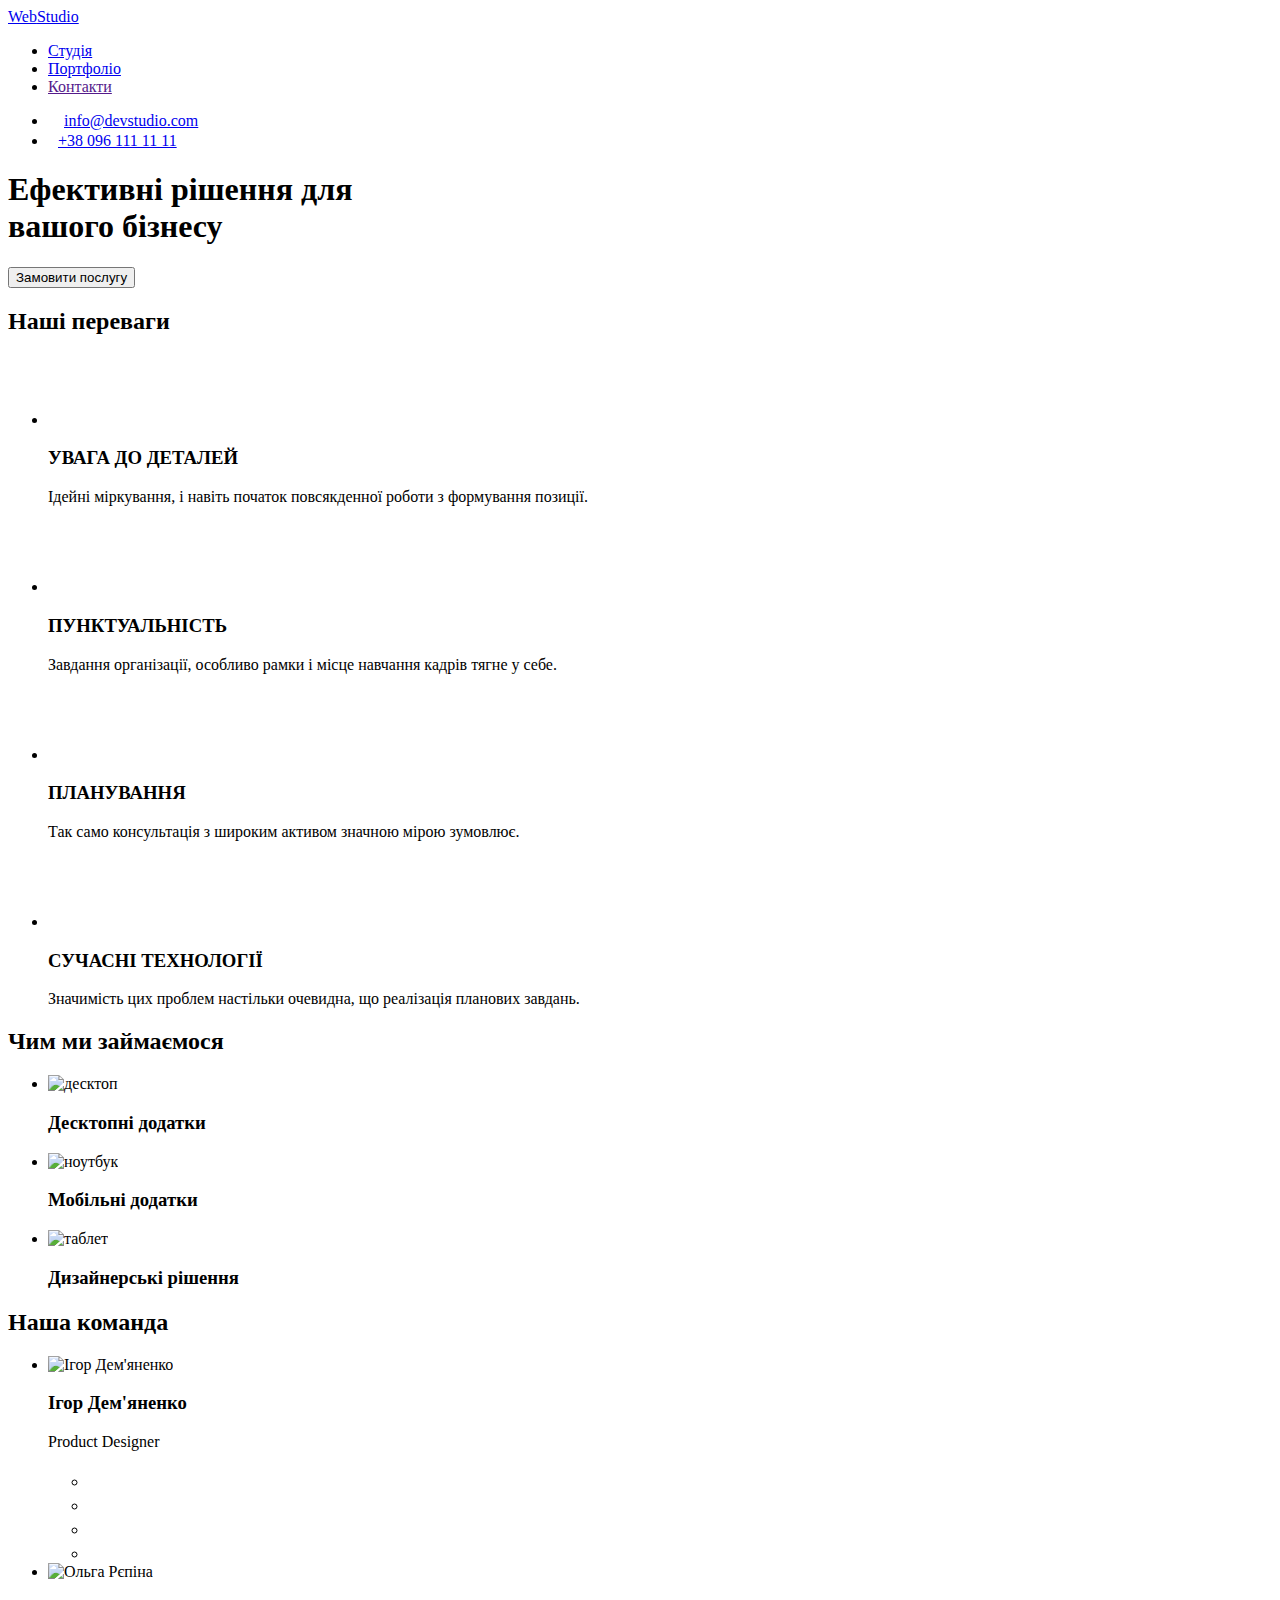
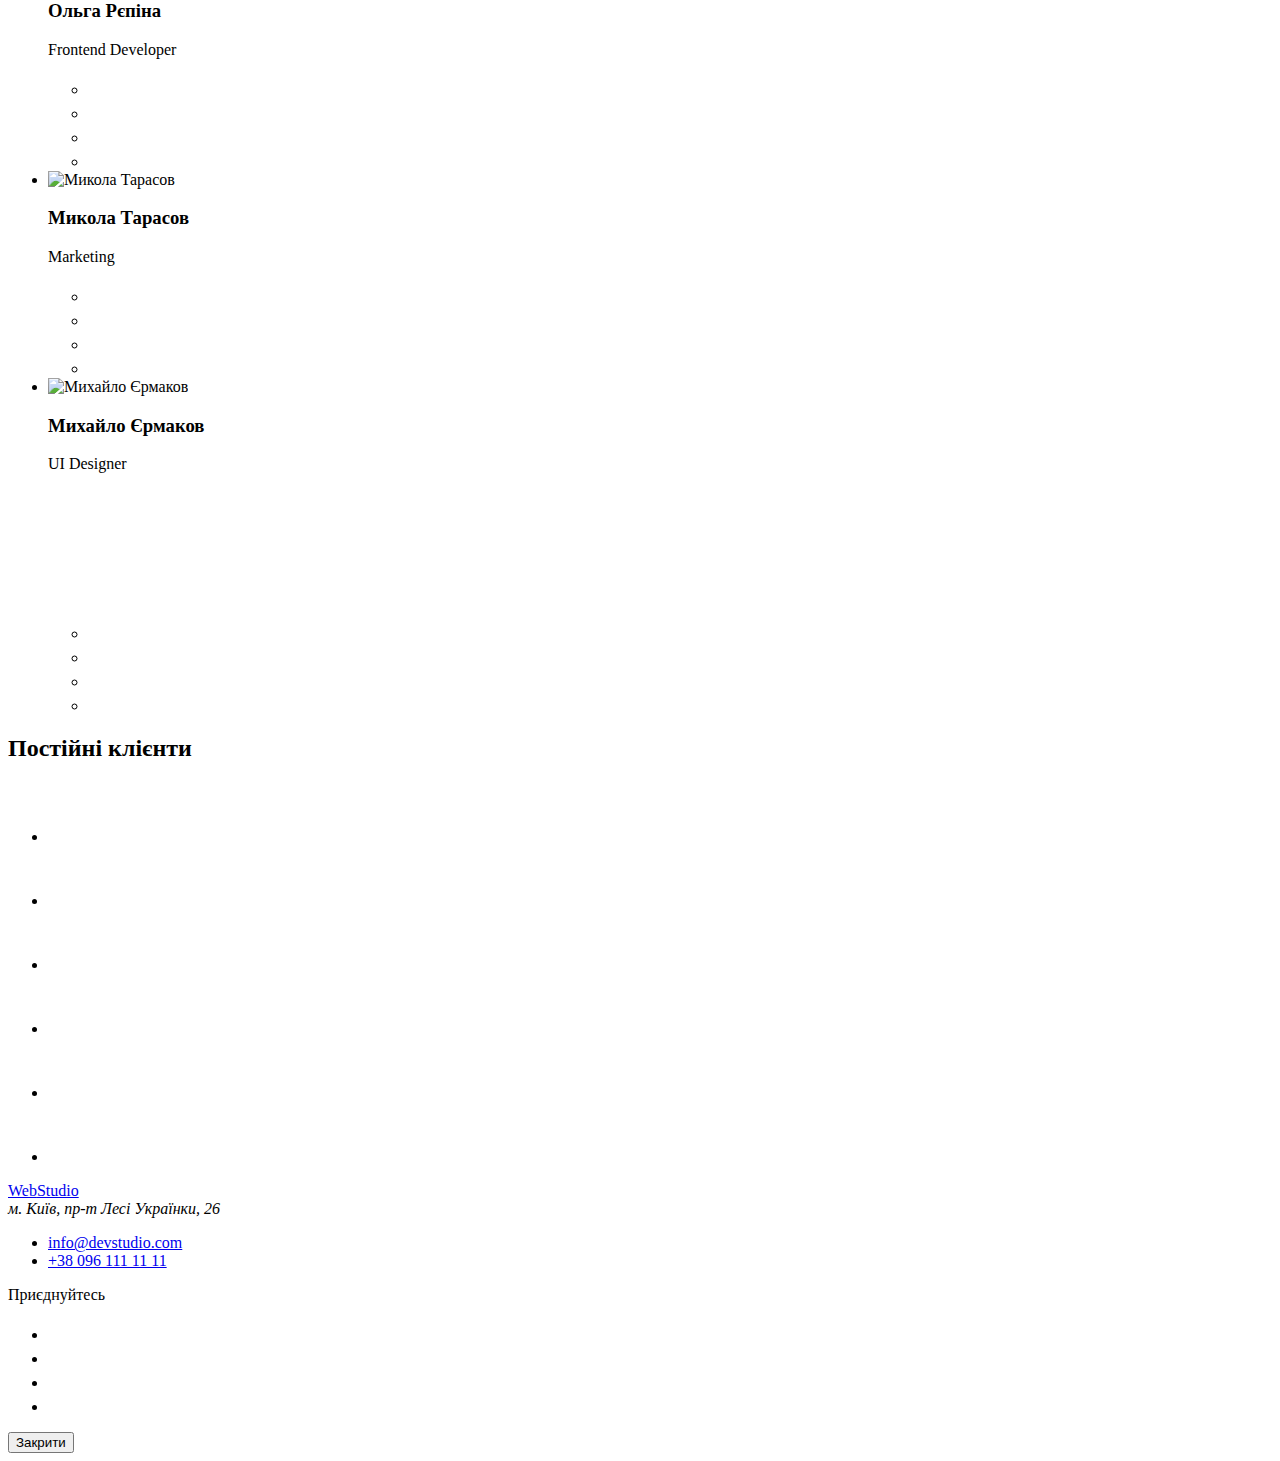
==== index.html @ 0969b0f7 "Added html markup" ====
<!DOCTYPE html>
<html lang="uk">
  <head>
    <meta charset="UTF-8" />
    <meta http-equiv="X-UA-Compatible" content="IE=edge" />
    <meta name="viewport" content="width=device-width, initial-scale=1.0" />
    <link
      href="https://fonts.googleapis.com/css2?family=Raleway:wght@700&family=Roboto:wght@400;500;700;900&display=swap"
      rel="stylesheet"
    />
    <link
      rel="stylesheet"
      href="https://cdnjs.cloudflare.com/ajax/libs/modern-normalize/1.1.0/modern-normalize.min.css"
      integrity="sha512-wpPYUAdjBVSE4KJnH1VR1HeZfpl1ub8YT/NKx4PuQ5NmX2tKuGu6U/JRp5y+Y8XG2tV+wKQpNHVUX03MfMFn9Q=="
      crossorigin="anonymous"
      referrerpolicy="no-referrer"
    />
    <link rel="stylesheet" href="./css/styles.css" />
    <title>Web Studio</title>
  </head>

  <body>
    <!--Header-->
    <header class="page-header">
      <div class="container main-nav">
        <nav class="site-nav">
          <a href="./" class="logo"><span>Web</span>Studio</a>

          <ul class="nav-list list">
            <li class="item"><a href="./index.html" class="link current">Студія</a></li>
            <li class="item"><a href="./portfolio.html" class="link">Портфоліо</a></li>
            <li class="item"><a href="" class="link">Контакти</a></li>
          </ul>
        </nav>

        <ul class="contact-nav list">
          <li class="item">
            <a href="mailto:info@devstudio.com" class="contact link"
              ><svg class="contact-icon" width="16" height="12">
                <use href="./images/symbol-defs.svg#envelope"></use></svg
              >info@devstudio.com</a
            >
          </li>
          <li class="item">
            <a href="tel:+380961111111" class="contact link"
              ><svg class="contact-icon" width="10" height="16">
                <use href="./images/symbol-defs.svg#smartphone"></use></svg
              >+38 096 111 11 11</a
            >
          </li>
        </ul>
      </div>
    </header>

    <main>
      <!-- Hero -->
      <section class="section hero">
        <div class="container">
          <h1 class="hero-title">
            Ефективні рішення для <br />
            вашого бізнесу
          </h1>
          <button type="button" class="btn primary" data-modal-open>Замовити послугу</button>
        </div>
      </section>

      <!--Feautures-->
      <section class="section">
        <!-- Прихований заголовок -->
        <h2 class="visually-hidden">Наші переваги</h2>
        <div class="container section-content">
          <ul class="features-list list">
            <li class="item">
              <div class="features-thumb">
                <svg class="features-icon" width="70" height="70">
                  <use href="./images/symbol-defs.svg#antenna"></use>
                </svg>
              </div>
              <h3 class="title">УВАГА ДО ДЕТАЛЕЙ</h3>
              <p>Ідейні міркування, і навіть початок повсякденної роботи з формування позиції.</p>
            </li>
            <li class="item">
              <div class="features-thumb">
                <svg class="features-icon" width="70" height="70">
                  <use href="./images/symbol-defs.svg#clock"></use>
                </svg>
              </div>
              <h3 class="title">ПУНКТУАЛЬНІСТЬ</h3>
              <p>Завдання організації, особливо рамки і місце навчання кадрів тягне у себе.</p>
            </li>
            <li class="item">
              <div class="features-thumb">
                <svg class="features-icon" width="70" height="70">
                  <use href="./images/symbol-defs.svg#diagram"></use>
                </svg>
              </div>
              <h3 class="title">ПЛАНУВАННЯ</h3>
              <p>Так само консультація з широким активом значною мірою зумовлює.</p>
            </li>
            <li class="item">
              <div class="features-thumb">
                <svg class="features-icon" width="70" height="70">
                  <use href="./images/symbol-defs.svg#astronaut"></use>
                </svg>
              </div>
              <h3 class="title">СУЧАСНІ ТЕХНОЛОГІЇ</h3>
              <p>Значимість цих проблем настільки очевидна, що реалізація планових завдань.</p>
            </li>
          </ul>
        </div>
      </section>

      <!--Gallery-->
      <section class="about section">
        <div class="container section-content">
          <h2 class="section-title">Чим ми займаємося</h2>
          <ul class="gallery-list list">
            <li class="item">
              <div class="gallery-thumb">
                <img src="./images/desktop.jpg" alt="десктоп" width="370" height="294" />
                <div class="gallery-item-title">
                  <h3 class="title">Десктопні додатки</h3>
                </div>
              </div>
            </li>
            <li class="item">
              <div class="gallery-thumb">
                <img src="./images/notebook.jpg" alt="ноутбук" width="370" height="294" />
                <div class="gallery-item-title">
                  <h3 class="title">Мобільні додатки</h3>
                </div>
              </div>
            </li>
            <li class="item">
              <div class="gallery-thumb">
                <img src="./images/tablet.jpg" alt="таблет" width="370" height="294" />
                <div class="gallery-item-title">
                  <h3 class="title">Дизайнерські рішення</h3>
                </div>
              </div>
            </li>
          </ul>
        </div>
      </section>

      <!--Team-->
      <section class="section team">
        <div class="container">
          <h2 class="section-title">Наша команда</h2>
          <ul class="team-list list">
            <li class="item">
              <img src="./images/ihor.jpg" alt="Ігор Дем'яненко" width="270" height="260" />
              <div class="team-card">
                <h3 class="title">Ігор Дем'яненко</h3>
                <p lang="en">Product Designer</p>
                <ul class="social-list list">
                  <li class="social-item">
                    <a href="./" class="social-link" aria-label="Посилання на Instagram">
                      <svg class="social-icon" width="20" height="20">
                        <use href="./images/symbol-defs.svg#instagram"></use>
                      </svg>
                    </a>
                  </li>
                  <li class="social-item">
                    <a href="./" class="social-link" aria-label="Посилання на Twitter">
                      <svg class="social-icon" width="20" height="20">
                        <use href="./images/symbol-defs.svg#twitter"></use>
                      </svg>
                    </a>
                  </li>
                  <li class="social-item">
                    <a href="./" class="social-link" aria-label="Посилання на Facebook">
                      <svg class="social-icon" width="20" height="20">
                        <use href="./images/symbol-defs.svg#facebook"></use>
                      </svg>
                    </a>
                  </li>
                  <li class="social-item">
                    <a href="./" class="social-link" aria-label="Посилання на Linkedin">
                      <svg class="social-icon" width="20" height="20">
                        <use href="./images/symbol-defs.svg#linkedin"></use>
                      </svg>
                    </a>
                  </li>
                </ul>
              </div>
            </li>
            <li class="item">
              <img src="./images/olha.jpg" alt="Ольга Рєпіна" width="270" height="260" />
              <div class="team-card">
                <h3 class="title">Ольга Рєпіна</h3>
                <p lang="en">Frontend Developer</p>
                <ul class="social-list list">
                  <li class="social-item">
                    <a href="./" class="social-link" aria-label="Посилання на Instagram">
                      <svg class="social-icon" width="20" height="20">
                        <use href="./images/symbol-defs.svg#instagram"></use>
                      </svg>
                    </a>
                  </li>
                  <li class="social-item">
                    <a href="./" class="social-link" aria-label="Посилання на Twitter">
                      <svg class="social-icon" width="20" height="20">
                        <use href="./images/symbol-defs.svg#twitter"></use>
                      </svg>
                    </a>
                  </li>
                  <li class="social-item">
                    <a href="./" class="social-link" aria-label="Посилання на Facebook">
                      <svg class="social-icon" width="20" height="20">
                        <use href="./images/symbol-defs.svg#facebook"></use>
                      </svg>
                    </a>
                  </li>
                  <li class="social-item">
                    <a href="./" class="social-link" aria-label="Посилання на Linkedin">
                      <svg class="social-icon" width="20" height="20">
                        <use href="./images/symbol-defs.svg#linkedin"></use>
                      </svg>
                    </a>
                  </li>
                </ul>
              </div>
            </li>
            <li class="item">
              <img src="./images/mykola.jpg" alt="Микола Тарасов" width="270" height="260" />
              <div class="team-card">
                <h3 class="title">Микола Тарасов</h3>
                <p lang="en">Marketing</p>
                <ul class="social-list list">
                  <li class="social-item">
                    <a href="./" class="social-link" aria-label="Посилання на Instagram">
                      <svg class="social-icon" width="20" height="20">
                        <use href="./images/symbol-defs.svg#instagram"></use>
                      </svg>
                    </a>
                  </li>
                  <li class="social-item">
                    <a href="./" class="social-link" aria-label="Посилання на Twitter">
                      <svg class="social-icon" width="20" height="20">
                        <use href="./images/symbol-defs.svg#twitter"></use>
                      </svg>
                    </a>
                  </li>
                  <li class="social-item">
                    <a href="./" class="social-link" aria-label="Посилання на Facebook">
                      <svg class="social-icon" width="20" height="20">
                        <use href="./images/symbol-defs.svg#facebook"></use>
                      </svg>
                    </a>
                  </li>
                  <li class="social-item">
                    <a href="./" class="social-link" aria-label="Посилання на Linkedin">
                      <svg class="social-icon" width="20" height="20">
                        <use href="./images/symbol-defs.svg#linkedin"></use>
                      </svg>
                    </a>
                  </li>
                </ul>
              </div>
            </li>
            <li class="item">
              <img src="./images/myhailo.jpg" alt="Михайло Єрмаков" width="270" height="260" />
              <div class="team-card">
                <h3 class="title">Михайло Єрмаков</h3>
                <p lang="en">UI Designer</p>
                <ul class="social-list list" width="20" height="20">
                  <li class="social-item">
                    <a href="./" class="social-link" aria-label="Посилання на Instagram">
                      <svg class="social-icon">
                        <use href="./images/symbol-defs.svg#instagram"></use>
                      </svg>
                    </a>
                  </li>
                  <li class="social-item">
                    <a href="./" class="social-link" aria-label="Посилання на Twitter">
                      <svg class="social-icon" width="20" height="20">
                        <use href="./images/symbol-defs.svg#twitter"></use>
                      </svg>
                    </a>
                  </li>
                  <li class="social-item">
                    <a href="./" class="social-link" aria-label="Посилання на Facebook">
                      <svg class="social-icon" width="20" height="20">
                        <use href="./images/symbol-defs.svg#facebook"></use>
                      </svg>
                    </a>
                  </li>
                  <li class="social-item">
                    <a href="./" class="social-link" aria-label="Посилання на Linkedin">
                      <svg class="social-icon" width="20" height="20">
                        <use href="./images/symbol-defs.svg#linkedin"></use>
                      </svg>
                    </a>
                  </li>
                </ul>
              </div>
            </li>
          </ul>
        </div>
      </section>

      <!--Partners-->
      <section class="section partner">
        <div class="container">
          <h2 class="section-title">Постійні клієнти</h2>
          <ul class="partner-list list">
            <li class="client-item">
              <a href="./" class="client-link">
                <svg class="client-icon" width="106" height="60">
                  <use href="./images/symbol-defs.svg#client1"></use>
                </svg>
              </a>
            </li>
            <li class="client-item">
              <a href="./" class="client-link">
                <svg class="client-icon" width="106" height="60">
                  <use href="./images/symbol-defs.svg#client2"></use>
                </svg>
              </a>
            </li>
            <li class="client-item">
              <a href="./" class="client-link">
                <svg class="client-icon" width="106" height="60">
                  <use href="./images/symbol-defs.svg#client3"></use>
                </svg>
              </a>
            </li>
            <li class="client-item">
              <a href="./" class="client-link">
                <svg class="client-icon" width="106" height="60">
                  <use href="./images/symbol-defs.svg#client4"></use>
                </svg>
              </a>
            </li>
            <li class="client-item">
              <a href="./" class="client-link">
                <svg class="client-icon" width="106" height="60">
                  <use href="./images/symbol-defs.svg#client5"></use>
                </svg>
              </a>
            </li>
            <li class="client-item">
              <a href="./" class="client-link">
                <svg class="client-icon" width="106" height="60">
                  <use href="./images/symbol-defs.svg#client6"></use>
                </svg>
              </a>
            </li>
          </ul>
        </div>
      </section>
    </main>

    <!--Footer-->
    <footer class="footer">
      <div class="container footer-nav">
        <div class="footer-address">
          <a href="/" class="footer-logo"><span>Web</span>Studio</a>
          <address class="address item">м. Київ, пр-т Лесі Українки, 26</address>

          <ul class="footer-contact list">
            <li class="item">
              <a href="mailto:info@devstudio.com" class="link">info@devstudio.com</a>
            </li>
            <li class="item"><a href="tel:+380961111111" class="link">+38 096 111 11 11</a></li>
          </ul>
        </div>
        <div class="footer-social">
          <p class="footer-title">Приєднуйтесь</p>
          <ul class="footer-list list">
            <li class="footer-item">
              <a href="./" class="footer-link" aria-label="Посилання на Instagram">
                <svg class="social-icon" width="20" height="20">
                  <use href="./images/symbol-defs.svg#instagram"></use>
                </svg>
              </a>
            </li>
            <li class="footer-item">
              <a href="./" class="footer-link" aria-label="Посилання на Twitter">
                <svg class="social-icon" width="20" height="20">
                  <use href="./images/symbol-defs.svg#twitter"></use>
                </svg>
              </a>
            </li>
            <li class="footer-item">
              <a href="./" class="footer-link" aria-label="Посилання на Facebook">
                <svg class="social-icon" width="20" height="20">
                  <use href="./images/symbol-defs.svg#facebook"></use>
                </svg>
              </a>
            </li>
            <li class="footer-item">
              <a href="./" class="footer-link" aria-label="Посилання на Linkedin">
                <svg class="social-icon" width="20" height="20">
                  <use href="./images/symbol-defs.svg#linkedin"></use>
                </svg>
              </a>
            </li>
          </ul>
        </div>
      </div>
    </footer>

    <div class="backdrop is-hidden" data-modal>
      <div class="modal">
        <button class="modal-button" type="button" data-modal-close>Закрити</button>
      </div>
    </div>
    <script src="./js/modal.js"></script>
  </body>
</html>
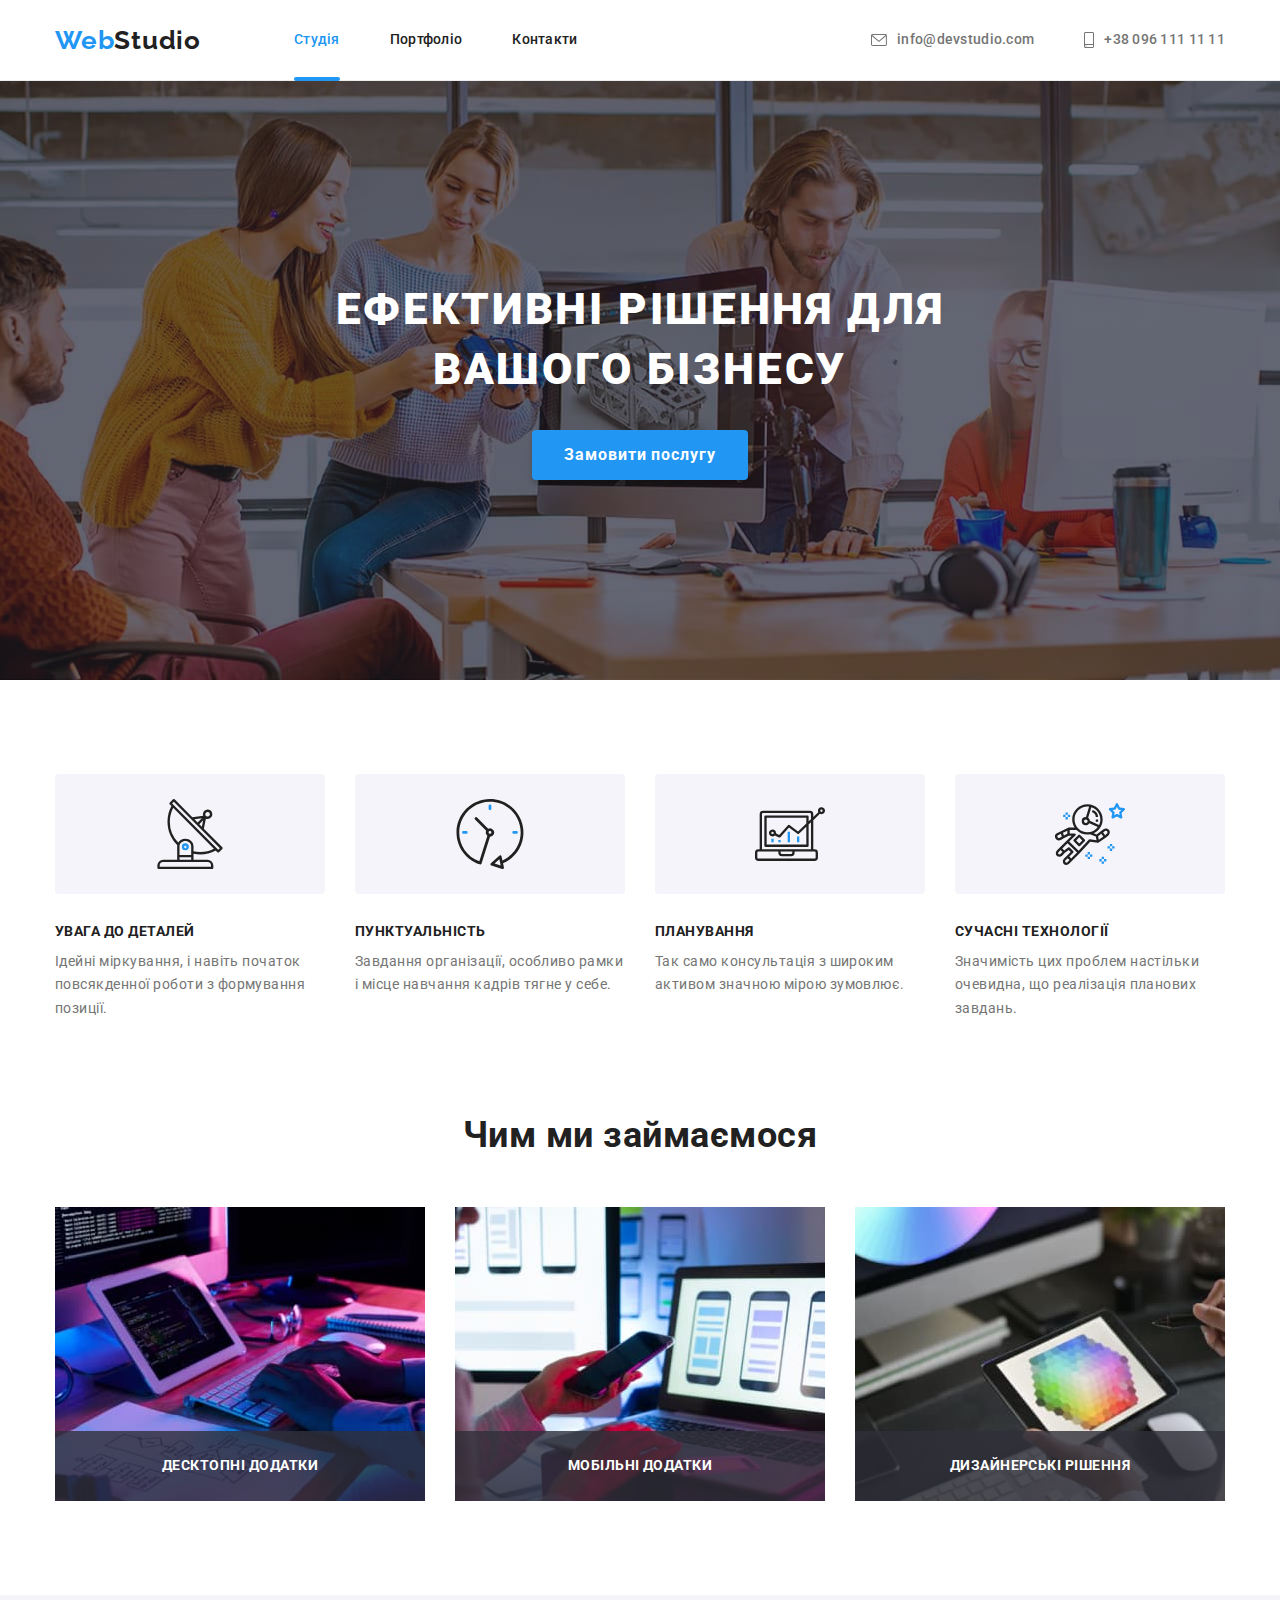
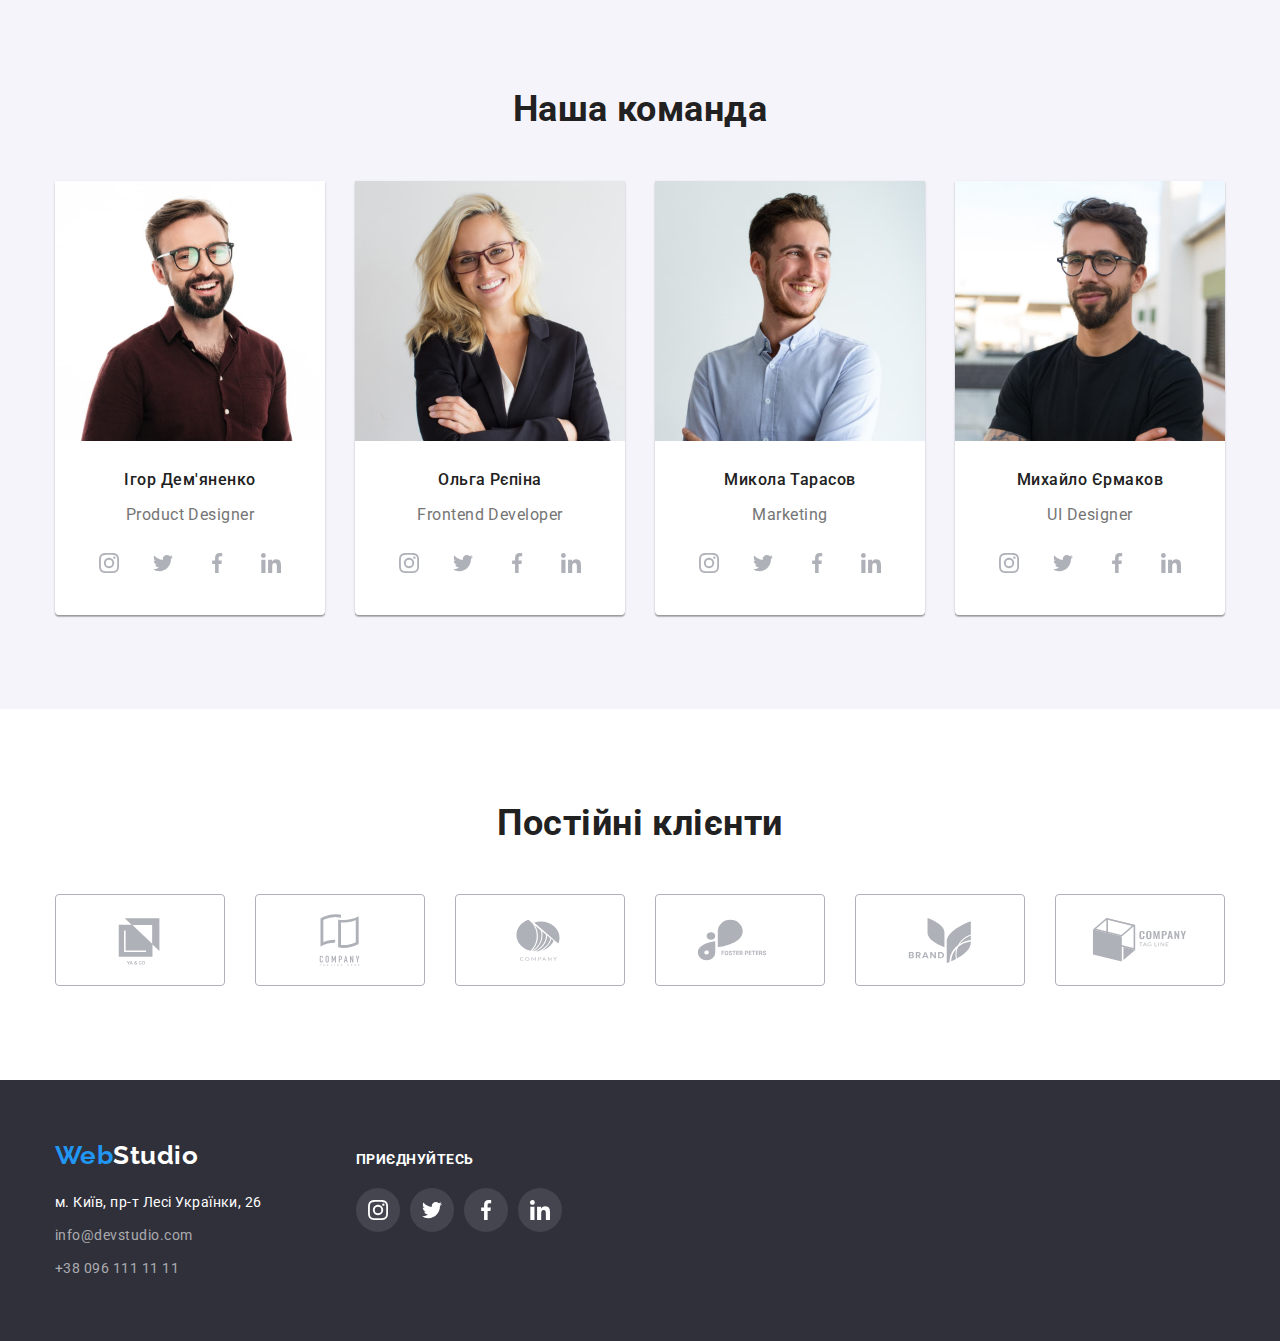
==== commit 1062249d: "Added close button icon for modal window" ====
--- a/index.html
+++ b/index.html
@@ -404,7 +404,11 @@
 
     <div class="backdrop is-hidden" data-modal>
       <div class="modal">
-        <button class="modal-button" type="button" data-modal-close>Закрити</button>
+        <button class="modal-button" type="button" data-modal-close>
+          <svg width="11" height="11">
+            <use href="./images/symbol-defs.svg#close"></use>
+          </svg>
+        </button>
       </div>
     </div>
     <script src="./js/modal.js"></script>
--- a/css/styles.css
+++ b/css/styles.css
@@ -0,0 +1,820 @@
+:root {
+  --primary-text-color: #757575;
+  --secondary-text-color: #ffffff;
+  --title-text-color: #212121;
+  --accent-color: #2196f3;
+  --primary-bg-color: #f5f5f5;
+  --secondary-bg-color: #f5f4fa;
+  --modal-bg-color: #ffffff;
+  --card-set-gap: 30px;
+  --titing-function: cubic-bezier(0.4, 0, 0.2, 1);
+}
+
+body {
+  margin: 0;
+  padding-top: 80px;
+  
+  color: var(--primary-text-color);
+  background-color: #fff;
+
+  font-family: roboto, sans-serif;
+  letter-spacing: 0.03em;
+}
+
+/* Utilities */
+
+*,
+*::before,
+*::after {
+  box-sizing: border-box;
+}
+
+img {
+  display: block;
+  max-width: 100%;
+  height: auto;
+}
+
+.list {
+  padding: 0;
+  margin: 0;
+  list-style: none;
+}
+
+.visually-hidden {
+  position: absolute;
+  white-space: nowrap;
+  width: 1px;
+  height: 1px;
+  overflow: hidden;
+  border: 0;
+  padding: 0;
+  clip: rect(0 0 0 0);
+  clip-path: inset(50%);
+  margin: -1px;
+}
+
+/* Container */
+
+.container {
+  width: 1200px;
+  padding-left: 15px;
+  padding-right: 15px;
+  margin-left: auto;
+  margin-right: auto;
+}
+
+/* ------------------------------------------------ */
+/* Page header */
+
+.page-header {
+  position: fixed;
+  width: 100%;
+  top: 0;
+  left: 0;
+  min-height: 80px;
+  z-index: 5;
+
+  background-color: var(--secondary-text-color);
+  border-bottom: 1px solid #ececec;
+}
+
+/* Logo */
+.logo {
+  color: var(--title-text-color);
+
+  text-decoration: none;
+  font-family: Raleway, sans-serif;
+  font-weight: 700;
+  font-size: 26px;
+  line-height: 1.19;
+  letter-spacing: 0.03em;
+}
+
+.logo span {
+  color: var(--accent-color);
+}
+
+/* Site nav */
+
+.main-nav {
+  display: flex;
+}
+
+.site-nav {
+  display: flex;
+  align-items: center;
+}
+
+.site-nav .item + .item {
+  margin-left: 50px;
+}
+
+.nav-list {
+  display: flex;
+  margin-left: 93px;
+}
+
+.nav-list .item {
+  position: relative;
+}
+
+.current::after {
+  position: absolute;
+  content: '';
+  bottom: -1px;
+  right: 0;
+
+  display: block;
+  width: 100%;
+  height: 4px;
+
+  background-color: var(--accent-color);
+  border-radius: 2px;
+}
+
+.site-nav .link {
+  display: block;
+  padding-top: 32px;
+  padding-bottom: 32px;
+
+  color: var(--title-text-color);
+
+  text-decoration: none;
+  font-weight: 500;
+  font-size: 14px;
+  line-height: 1.14;
+  letter-spacing: 0.02em;
+
+  transition-property: color;
+  transition: color 250ms var(--titing-function);
+}
+
+.site-nav .link:hover,
+.site-nav .link:focus {
+  color: var(--accent-color);
+}
+
+.site-nav .link.current {
+  color: var(--accent-color);
+}
+
+.contact-nav {
+  display: flex;
+  margin-left: auto;
+}
+
+.contact-nav .item + .item {
+  margin-left: 50px;
+}
+
+.contact-nav .contact {
+  display: inline-flex;
+  padding-top: 32px;
+  padding-bottom: 32px;
+  align-items: center;
+
+  color: var(--primary-text-color);
+  text-decoration: none;
+  font-weight: 500;
+  font-size: 14px;
+  line-height: 1.14;
+  letter-spacing: 0.02em;
+
+  transition-property: color;
+  transition: color 250ms var(--titing-function);
+}
+
+.contact:hover,
+.contact:focus {
+  color: var(--accent-color);
+}
+
+.contact-icon {
+  fill: var(--primary-text-color);
+  margin-right: 10px;
+
+  transition-property: fill;
+  transition: fill 250ms var(--titing-function);
+}
+
+.contact:hover .contact-icon,
+.contact:focus .contact-icon {
+  fill: var(--accent-color);
+}
+
+/* Hero */
+
+.section.no-padding {
+  padding-top: 0;
+  padding-bottom: 0;
+}
+
+.section {
+  padding-top: 94px;
+  padding-bottom: 94px;
+
+  font-size: 14px;
+  line-height: 1.71;
+}
+
+.hero {
+  text-align: center;
+  padding-top: 200px;
+  padding-bottom: 200px;
+
+  background-repeat: no-repeat;
+  background-position: center;
+  background-size: cover;
+
+  background-color: #2F303A;
+}
+
+.section.hero {
+  max-width: 1600px;
+  max-height: 600px;
+  margin-left: auto;
+  margin-right: auto;
+  background-image:
+    linear-gradient(to right,
+      rgba(47, 48, 58, 0.4),
+      rgba(47, 48, 58, 0.4)),
+    url("../images/background.jpg");
+}
+
+.hero-title {
+  margin-top: 0;
+  margin-bottom: 30px;
+
+  color: var(--secondary-text-color);
+  font-weight: 900;
+  font-size: 44px;
+  line-height: 1.36;
+  letter-spacing: 0.06em;
+  text-transform: uppercase;
+}
+
+/* main button */
+
+.btn.primary {
+  display: inline-block;
+  border-radius: 4px;
+  padding: 10px 32px;
+  min-width: 216px;
+  border: none;
+  box-shadow: 0px 4px 4px rgba(0, 0, 0, 0.15);
+
+  color: var(--secondary-text-color);
+  background-color: var(--accent-color);
+
+  font-family: inherit;
+  font-weight: 700;
+  font-size: 16px;
+  line-height: 1.87;
+  letter-spacing: 0.06em;
+  text-align: center;
+
+  transition: background-color 250ms var(--titing-function);
+}
+
+.btn.primary:hover,
+.btn.primary:focus {
+  color: var(--primary-bg-color);
+  background-color: #188CE8;
+
+  cursor: pointer;
+}
+
+/* Прихований заголовок */
+.hiden-title {
+  margin-top: 0;
+  margin-bottom: 0;
+}
+
+/* Sections*/
+
+.section-title {
+  margin-top: 0;
+  margin-bottom: 50px;
+
+  color: var(--title-text-color);
+  font-weight: 700;
+  font-size: 36px;
+  line-height: 1.16;
+  text-align: center;
+}
+
+.section-content .title {
+  margin-top: 0;
+  margin-bottom: 10px;
+
+  color: var(--title-text-color);
+  font-weight: 700;
+  font-size: 14px;
+  line-height: 1.14;
+  text-transform: uppercase;
+}
+
+.section-content p {
+  margin-top: 0;
+  margin-bottom: 0;
+}
+
+/* Features */
+
+.features-list {
+  display: flex;
+  flex-wrap: wrap;
+  gap: var(--card-set-gap);
+}
+
+.features-list > .item {
+  flex-basis: calc((100% - 90px) / 4);
+}
+
+.features-thumb {
+  display: block;
+  margin-bottom: 30px;
+  height: 120px;
+  padding: 25px 100px;
+
+  border-radius: 4px;
+  background-color: var(--secondary-bg-color);
+}
+
+.features-icon {
+  background-position: center;
+}
+
+/* Gallery */
+
+.section.about {
+  padding-top: 0;
+}
+
+.gallery-list {
+  display: flex;
+  flex-wrap: wrap;
+  gap: var(--card-set-gap);
+
+  text-align: center;
+}
+
+.gallery-list > .item {
+  flex-basis: calc((100% - 60px) / 3);
+}
+
+.gallery-thumb {
+  position: relative;
+}
+
+.gallery-item-title {
+  position: absolute;
+  width: 100%;
+  bottom: 0;
+  right: 0;
+
+  padding-top: 27px;
+  padding-bottom: 27px;
+
+  background-color: rgba(47, 48, 58, 0.8);
+}
+
+.gallery-item-title .title {
+  margin: 0;
+  
+  text-transform: uppercase;
+  color: var(--secondary-text-color);
+}
+
+/* Team */
+
+.team {
+  background-color: #F5F4FA;
+  font-size: 16px;
+  line-height: 1.18;
+  text-align: center;
+}
+
+.team-list .title {
+  color: var(--title-text-color);
+  font-weight: 500;
+  font-size: 16px;
+  line-height: 1.18;
+}
+
+.team-list {
+  display: flex;
+  flex-wrap: wrap;
+  gap: var(--card-set-gap);
+}
+
+.team-list > .item {
+  flex-basis: calc((100% - 90px) / 4);
+
+  background-color: #ffffff;
+  border-radius: 0px 0px 4px 4px;
+  box-shadow: 
+    0px 1px 3px rgba(0, 0, 0, 0.12), 
+    0px 1px 1px rgba(0, 0, 0, 0.14), 
+    0px 2px 1px rgba(0, 0, 0, 0.2);
+}
+
+.team-card h3 {
+  margin-top: 0;
+}
+
+.team-card p {
+  margin-top: 0;
+  margin-bottom: 16px;
+}
+
+.team-card {
+  padding-top: 30px;
+  padding-bottom: 30px;
+}
+
+.social-list {
+  display: flex;
+  flex-wrap: wrap;
+  gap: 10px;
+  justify-content: center;
+}
+
+.social-link {
+  display: flex;
+  justify-content: center;
+  align-items: center;
+  background-color: inherit;
+  border-radius: 50%;
+  height: 44px;
+  width: 44px;
+
+  transition: background-color 250ms var(--titing-function);
+}
+
+.social-icon {
+  width: 20px;
+  height: 20px;
+  fill: #AFB1B8; 
+
+  transition: fill 250ms var(--titing-function);
+}
+
+.social-link:hover,
+.social-link:focus {
+  background-color: var(--accent-color);
+  border-radius: 50%;
+}
+
+.social-link:hover .social-icon,
+.social-link:focus .social-icon {
+  fill: #ffffff;
+}
+
+/* Partners */
+
+.section.partner {
+  text-align: center;
+}
+
+.partner-list {
+  display: flex;
+  flex-wrap: wrap;
+  gap: var(--card-set-gap);
+}
+
+.partner-list .client-item {
+  flex-basis: calc((100% - 150px) / 6);  
+}
+
+.client-link {
+  display: block;
+  height: 92px;
+  padding-top: 16px;
+  padding-bottom: 16px;
+
+  border-radius: 4px;
+  border: 1px solid #AFB1B8;
+
+  transition: border 250ms var(--titing-function);
+}
+
+.client-link:hover,
+.client-link:focus {
+  border: 1px solid var(--accent-color);
+  cursor: pointer;
+}
+
+.client-icon {
+  fill: #AFB1B8;
+
+  transition: fill 250ms var(--titing-function);
+}
+
+.client-link:hover .client-icon,
+.client-link:focus .client-icon {
+  fill: var(--accent-color);
+}
+
+/* Footer */
+
+.footer {
+  padding-top: 60px;
+  padding-bottom: 60px;
+
+  background-color: #2f303a;
+  font-size: 14px;
+  line-height: 1.71;
+}
+
+.footer-nav {
+  display: flex;
+  align-items: baseline;
+}
+
+.footer-logo {
+  display: inline-block;
+  margin-bottom: 20px;
+
+  color: #ffffff;
+  text-decoration: none;
+  font-family: Raleway, sans-serif;
+  font-weight: 700;
+  font-size: 26px;
+  line-height: 1.19;
+}
+
+.footer-logo span {
+  color: var(--accent-color);
+}
+
+.footer-address {
+  margin-right: 70px;
+  width: 231px;
+}
+
+.address {
+  color: #ffffff;
+  font-style: normal;
+}
+
+.footer-nav .item:not(:last-child) {
+  margin-bottom: 9px;
+}
+
+.footer-contact .link {
+  color: rgba(255, 255, 255, 0.6);
+
+  text-decoration: none;
+
+  transition: color 250ms var(--titing-function);
+}
+
+.footer-contact .link:hover,
+.footer-contact .link:focus {
+  color: var(--accent-color);
+}
+
+.footer-title {
+  font-weight: 700;
+  font-size: 14px;
+  line-height: 1.14;
+  text-transform: uppercase;
+  
+  color: #FFFFFF;
+}
+
+.footer-social {
+  display: block;
+  flex-wrap: wrap;
+}
+
+.footer-list {
+  display: inline-flex;
+  gap: 10px;
+}
+
+.footer-title {
+  margin-top: 0;
+  margin-bottom: 20px;
+}
+
+.footer-link {
+  display: flex;
+  justify-content: center;
+  align-items: center;
+  background: rgba(255, 255, 255, 0.1);
+  border-radius: 50%;
+  height: 44px;
+  width: 44px;
+
+  transition: background-color 250ms var(--titing-function);
+}
+
+.footer-link > .social-icon {
+  fill: #ffffff;
+}
+
+.footer-link:hover,
+.footer-link:focus {
+  background-color: var(--accent-color);
+  border-radius: 50%;
+}
+
+/* ---------------Modal window----------- */
+
+.backdrop {
+  position: fixed;
+  top: 0;
+  left: 0;
+  width: 100%;
+  height: 100%;
+  z-index: 6;
+
+  background-color: rgba(0, 0, 0, 0.2);
+
+  opacity: 1;
+  transition: opacity 250ms var(--titing-function);
+}
+
+.backdrop.is-hidden {
+  opacity: 0;
+  pointer-events: none;
+}
+
+.modal {
+  position: absolute;
+  width: 528px;
+  min-height: 581px;
+  top: 50%;
+  left: 50%;
+
+  background-color: var(--modal-bg-color);
+  box-shadow: 0px 1px 3px rgba(0, 0, 0, 0.12), 
+  0px 1px 1px rgba(0, 0, 0, 0.14), 
+  0px 2px 1px rgba(0, 0, 0, 0.2);
+  border-radius: 4px;
+
+  transform: translate(-50%, -50%) scale(1);
+  transition: transform 250ms var(--titing-function);
+}
+
+.backdrop.is-hidden .modal {
+  transform: translate(-50%, -50%) scale(1.2);
+  pointer-events: none;
+}
+
+.modal-button {
+  position: absolute;
+  display: inline-block;
+  top: 8px;
+  right: 8px;
+  width: 30px;
+  height: 30px;
+
+  cursor: pointer;
+  
+  border-radius: 50%;
+  background-color: var(--modal-bg-color);
+  border: 1px solid rgba(0, 0, 0, 0.1);
+}
+
+/* Portfolio main */
+
+/* Buttons */
+
+.filter {
+  display: flex;
+  justify-content: center;
+
+  margin-bottom: 50px;
+}
+
+.filter .filter-item + .filter-item {
+  margin-left: 8px;
+}
+
+.filter {
+  list-style: none;
+
+  background-color: #ffffff;
+  font-family: inherit;
+  font-weight: 500;
+  font-size: 16px;
+  line-height: 1.62;
+  letter-spacing: 0.03em;
+}
+
+.btn.secondary {
+  min-height: 38px;
+  padding: 6px 22px;
+
+  border-radius: 4px;
+  border: none;
+
+  color: var(--title-text-color);
+  font-family: inherit;
+  text-align: center;
+  font-weight: 500;
+  font-size: 16px;
+  line-height: 1.62;
+  letter-spacing: 0.03em;
+
+  transition: background-color 250ms var(--titing-function),
+  color 250ms var(--titing-function),
+  box-shadow 250ms var(--titing-function);
+}
+
+.btn.secondary:hover,
+.btn.secondary:focus {
+  color: var(--secondary-text-color);
+  background-color: var(--accent-color);
+  box-shadow: 
+    0px 3px 1px rgba(0, 0, 0, 0.1), 
+    0px 1px 2px rgba(0, 0, 0, 0.08),
+    0px 2px 2px rgba(0, 0, 0, 0.12);
+
+  cursor: pointer;
+}
+
+/* Cards set */
+
+.card p {
+  margin-top: 0;
+  margin-bottom: 0;
+}
+
+.card-set {
+  display: flex;
+  flex-wrap: wrap;
+  gap: var(--card-set-gap);
+
+  font-size: 16px;
+  line-height: 1.87;
+}
+
+.card-set-item {
+  flex-basis: calc((100% - 60px) / 3);
+}
+
+.card-set-item {
+  display: block;
+
+  transition: box-shadow 250ms var(--titing-function);
+}
+
+.card-set-item:hover,
+.card-set-item:focus {
+  box-shadow: 0px 1px 1px rgba(0, 0, 0, 0.12), 0px 4px 4px rgba(0, 0, 0, 0.06), 1px 4px 6px rgba(0, 0, 0, 0.16);
+}
+
+.card-thumb {
+  position: relative;
+  overflow: hidden;
+}
+
+.card-thumb-overlay {
+  position: absolute;
+  width: 100%;
+  height: 100%;
+  top: 0;
+  left: 0;
+  background-color: rgba(33, 150, 243, 0.9);
+
+  transform: translateY(100%);
+  transition: transform 250ms var(--titing-function);
+}
+
+.card-set-item:hover .card-thumb-overlay,
+.card-set-item:focus .card-thumb-overlay {
+  transform: translateY(0);
+}
+
+.card-thumb-text {
+  padding: 63px 24px 0 24px;
+
+  font-size: 18px;
+  line-height: 1.5555;
+
+  color: var(--secondary-text-color);
+}
+
+.card-set .title {
+  margin-top: 0;
+  margin-bottom: 10px;
+
+  color: var(--title-text-color);
+
+  font-weight: 700;
+  font-size: 18px;
+  line-height: 2;
+  letter-spacing: 0.06em;
+}
+
+.card-info {
+  padding: 20px 24px;
+  border-left: 1px solid #EEEEEE;
+  border-right: 1px solid #EEEEEE;
+  border-bottom: 1px solid #EEEEEE;
+}